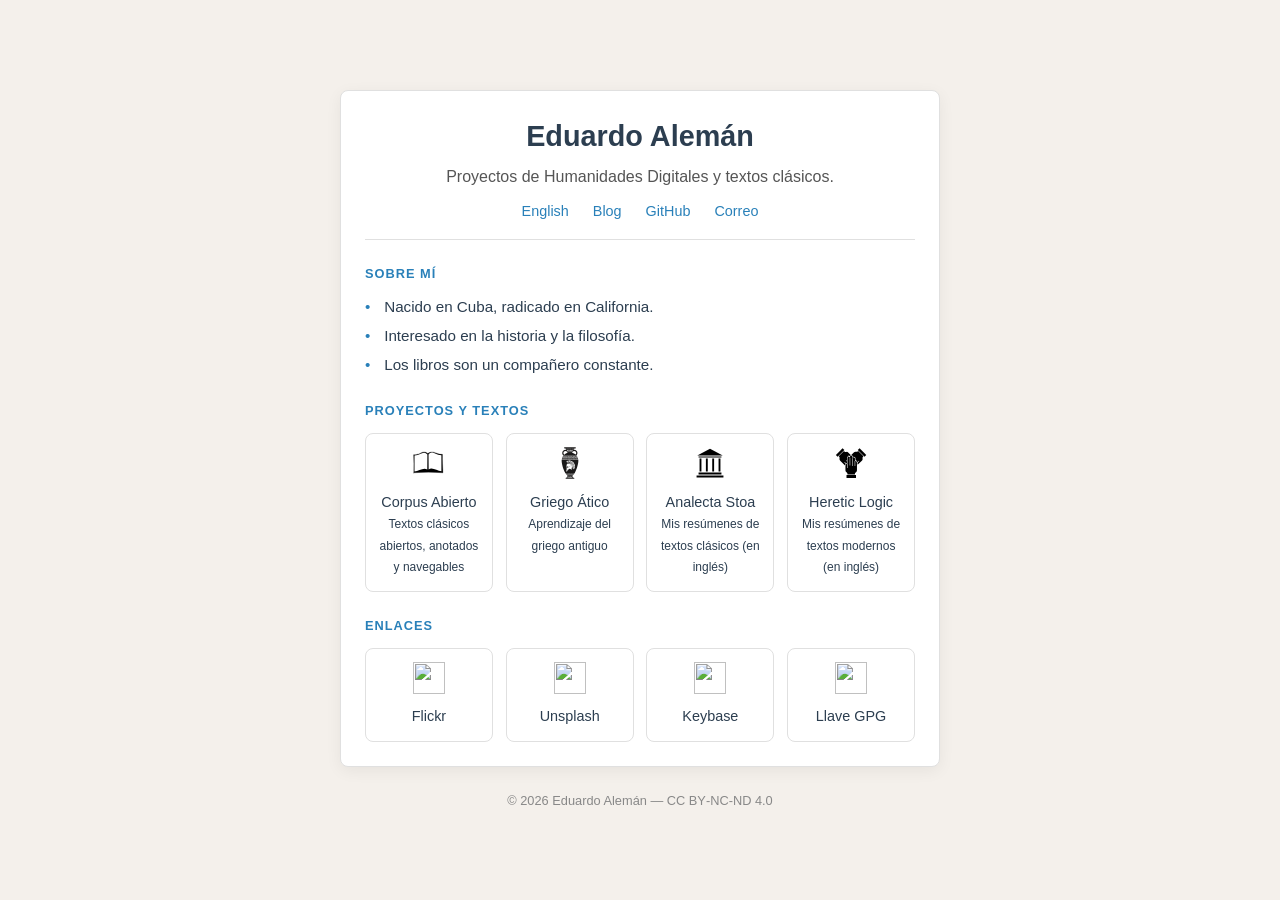
==== index.html @ 88021e5a "F4F0EB" ====
<!DOCTYPE html>
<html lang="es">
<head>
  <meta charset="utf-8" />
  <meta name="viewport" content="width=device-width, initial-scale=1.0" />
  <meta name="description" content="Eduardo Alemán – Proyectos de Humanidades Digitales y textos clásicos." />
  <meta name="theme-color" content="#2980b9" />
  <title>Eduardo Alemán</title>
  <style>
    *, *::before, *::after { box-sizing: border-box; margin: 0; padding: 0; }

    :root {
      --bg: #F4F0EB;
      --fg: #2c3e50;
      --accent: #2980b9;
      --border: #e0e0e0;
      --shadow: rgba(0, 0, 0, 0.06);
      --radius: 8px;
      --sp-sm: 0.4rem;
      --sp-md: 0.8rem;
      --sp-lg: 1.5rem;
    }

    body {
      font-family: -apple-system, BlinkMacSystemFont, "Segoe UI", Roboto, Helvetica, Arial, sans-serif;
      background: var(--bg);
      color: var(--fg);
      line-height: 1.5;
      display: flex;
      flex-direction: column;
      align-items: center;
      justify-content: center;
      min-height: 100vh;
      padding: var(--sp-md);
    }

    a { color: var(--accent); text-decoration: none; }
    a:hover { text-decoration: underline; }

    /* ── Layout ─────────────────────────────────── */
    .container {
      max-width: 600px;
      width: 100%;
      background: #fff;
      border: 1px solid var(--border);
      border-radius: var(--radius);
      box-shadow: 0 4px 16px var(--shadow);
      padding: var(--sp-lg);
    }

    /* ── Header ─────────────────────────────────── */
    header {
      text-align: center;
      margin-bottom: var(--sp-lg);
      padding-bottom: 1rem;
      border-bottom: 1px solid var(--border);
    }

    h1 {
      font-size: 1.8rem;
      margin-bottom: var(--sp-sm);
    }

    header p {
      font-size: 1rem;
      color: #555;
      margin-bottom: var(--sp-md);
    }

    nav ul {
      display: flex;
      flex-wrap: wrap;
      justify-content: center;
      gap: 1rem 1.5rem;
      list-style: none;
      font-size: 0.9rem;
    }

    /* ── Section headings ───────────────────────── */
    h2 {
      font-size: 0.8rem;
      color: var(--accent);
      margin-bottom: var(--sp-md);
      text-transform: uppercase;
      letter-spacing: 1px;
      font-weight: 700;
    }

    section + section { margin-top: var(--sp-lg); }

    /* ── Bio list ───────────────────────────────── */
    ul.scannable {
      list-style: none;
      font-size: 0.95rem;
    }

    ul.scannable li {
      position: relative;
      padding-left: 1.2rem;
      margin-bottom: var(--sp-sm);
    }

    ul.scannable li::before {
      content: '•';
      position: absolute;
      left: 0;
      color: var(--accent);
    }

    /* ── Cards ──────────────────────────────────── */
    .grid-links {
      display: grid;
      grid-template-columns: repeat(auto-fit, minmax(120px, 1fr));
      gap: var(--sp-md);
    }

    .card {
      display: flex;
      flex-direction: column;
      align-items: center;
      text-align: center;
      padding: var(--sp-md);
      border: 1px solid var(--border);
      border-radius: var(--radius);
      font-size: 0.9rem;
      color: var(--fg);
      transition: background 0.2s, box-shadow 0.2s, transform 0.15s;
    }

    .card:hover {
      background: #f4f8fc;
      box-shadow: 0 4px 12px var(--shadow);
      transform: translateY(-3px);
      text-decoration: none;
    }

    .card img {
      width: 32px;
      height: 32px;
      margin-bottom: var(--sp-sm);
    }

    .card p { margin-top: var(--sp-sm); }

    /* ── Footer ─────────────────────────────────── */
    footer {
      font-size: 0.8rem;
      color: #888;
      text-align: center;
      margin-top: var(--sp-lg);
    }
  </style>
</head>
<body>

  <div class="container">
    <header>
      <h1>Eduardo Alemán</h1>
      <p>Proyectos de Humanidades Digitales y textos clásicos.</p>
      <nav aria-label="Navegación principal">
        <ul>
          <li><a href="https://ealeman.com/en/">English</a></li>
          <li><a href="/blog/">Blog</a></li>
          <li><a href="https://github.com/eduardo-aleman">GitHub</a></li>
          <li><a href="mailto:aleman@ealeman.com">Correo</a></li>
        </ul>
      </nav>
    </header>

    <main>
      <section id="bio" aria-labelledby="bio-heading">
        <h2 id="bio-heading">Sobre mí</h2>
        <ul class="scannable">
          <li>Nacido en Cuba, radicado en California.</li>
          <li>Interesado en la historia y la filosofía.</li>
          <li>Los libros son un compañero constante.</li>
        </ul>
      </section>

      <section id="projects" aria-labelledby="projects-heading">
        <h2 id="projects-heading">Proyectos y textos</h2>
        <div class="grid-links">
          <a href="https://corpusabierto.com/" class="card">
            <img src="/images/corpus.svg" alt="" role="presentation" />
            <p>Corpus Abierto<br><small>Textos clásicos abiertos, anotados y navegables</small></p>
          </a>
          <a href="https://griegoatico.com/" class="card">
            <img src="/images/atico.svg" alt="" role="presentation" />
            <p>Griego Ático<br><small>Aprendizaje del griego antiguo</small></p>
          </a>
          <a href="https://analectastoa.com/" class="card">
            <img src="/images/stoa.svg" alt="" role="presentation" />
            <p>Analecta Stoa<br><small>Mis resúmenes de textos clásicos (en inglés)</small></p>
          </a>
          <a href="https://hereticlogic.com/" class="card">
            <img src="/images/collaborative.svg" alt="" role="presentation" />
            <p>Heretic Logic<br><small>Mis resúmenes de textos modernos (en inglés)</small></p>
          </a>
        </div>
      </section>

      <section id="links" aria-labelledby="links-heading">
        <h2 id="links-heading">Enlaces</h2>
        <div class="grid-links">
          <a href="https://www.flickr.com/photos/ealeman/albums/" class="card">
            <img src="/images/flickr_icon.svg" alt="" role="presentation" /><p>Flickr</p>
          </a>
          <a href="https://unsplash.com/@ealeman" class="card">
            <img src="/images/unsplash_icon.svg" alt="" role="presentation" /><p>Unsplash</p>
          </a>
          <a href="https://keybase.io/ealeman" class="card">
            <img src="/images/keybase_mark.svg" alt="" role="presentation" /><p>Keybase</p>
          </a>
          <a href="https://keys.openpgp.org/search?q=aleman%40ealeman.com" class="card">
            <img src="/images/openpgp_logo.svg" alt="" role="presentation" /><p>Llave GPG</p>
          </a>
        </div>
      </section>
    </main>
  </div>

  <footer>
    <p>© <time id="year"></time> Eduardo Alemán — CC BY‑NC‑ND 4.0</p>
  </footer>

  <script>
    document.getElementById('year').textContent = new Date().getFullYear();
  </script>

</body>
</html>
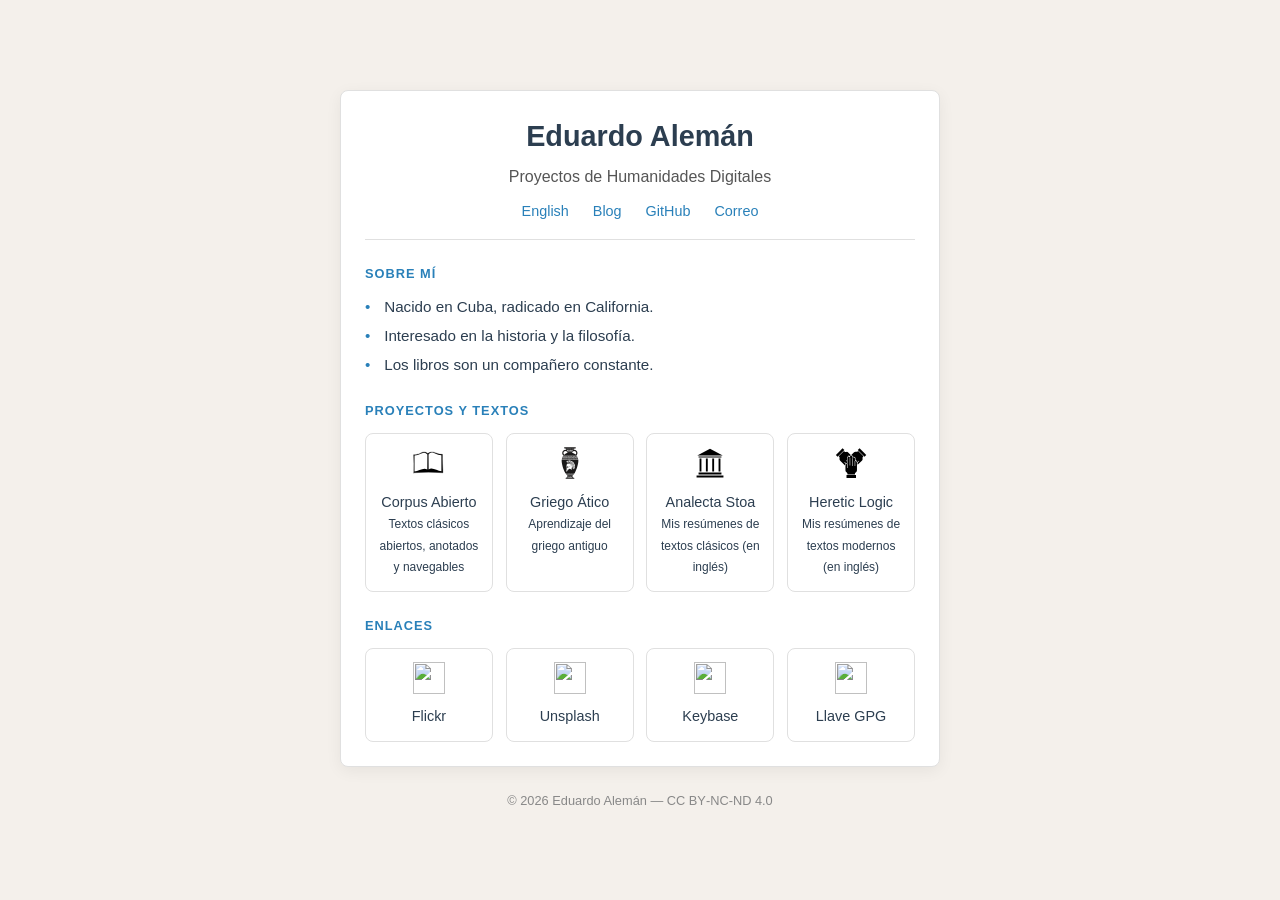
==== commit e8ff2851: "Nav" ====
--- a/index.html
+++ b/index.html
@@ -3,7 +3,7 @@
 <head>
   <meta charset="utf-8" />
   <meta name="viewport" content="width=device-width, initial-scale=1.0" />
-  <meta name="description" content="Eduardo Alemán – Proyectos de Humanidades Digitales y textos clásicos." />
+  <meta name="description" content="Eduardo Alemán – Proyectos de Humanidades Digitales" />
   <meta name="theme-color" content="#2980b9" />
   <title>Eduardo Alemán</title>
   <style>
@@ -156,7 +156,7 @@
   <div class="container">
     <header>
       <h1>Eduardo Alemán</h1>
-      <p>Proyectos de Humanidades Digitales y textos clásicos.</p>
+      <p>Proyectos de Humanidades Digitales</p>
       <nav aria-label="Navegación principal">
         <ul>
           <li><a href="https://ealeman.com/en/">English</a></li>
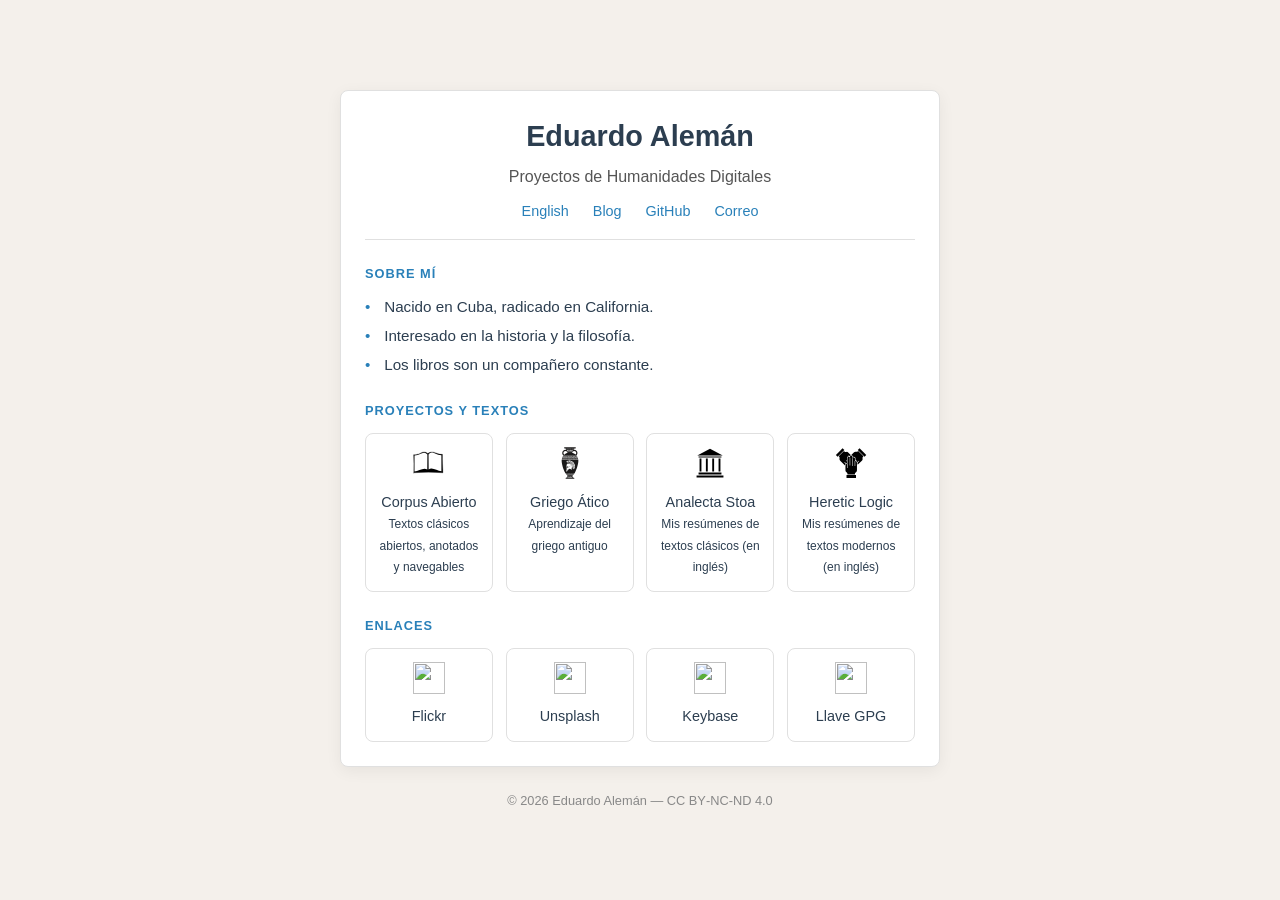
==== commit 050113f5: "blog es" ====
--- a/index.html
+++ b/index.html
@@ -160,7 +160,7 @@
       <nav aria-label="Navegación principal">
         <ul>
           <li><a href="https://ealeman.com/en/">English</a></li>
-          <li><a href="/blog/">Blog</a></li>
+          <li><a href="/blog/es/">Blog</a></li>
           <li><a href="https://github.com/eduardo-aleman">GitHub</a></li>
           <li><a href="mailto:aleman@ealeman.com">Correo</a></li>
         </ul>
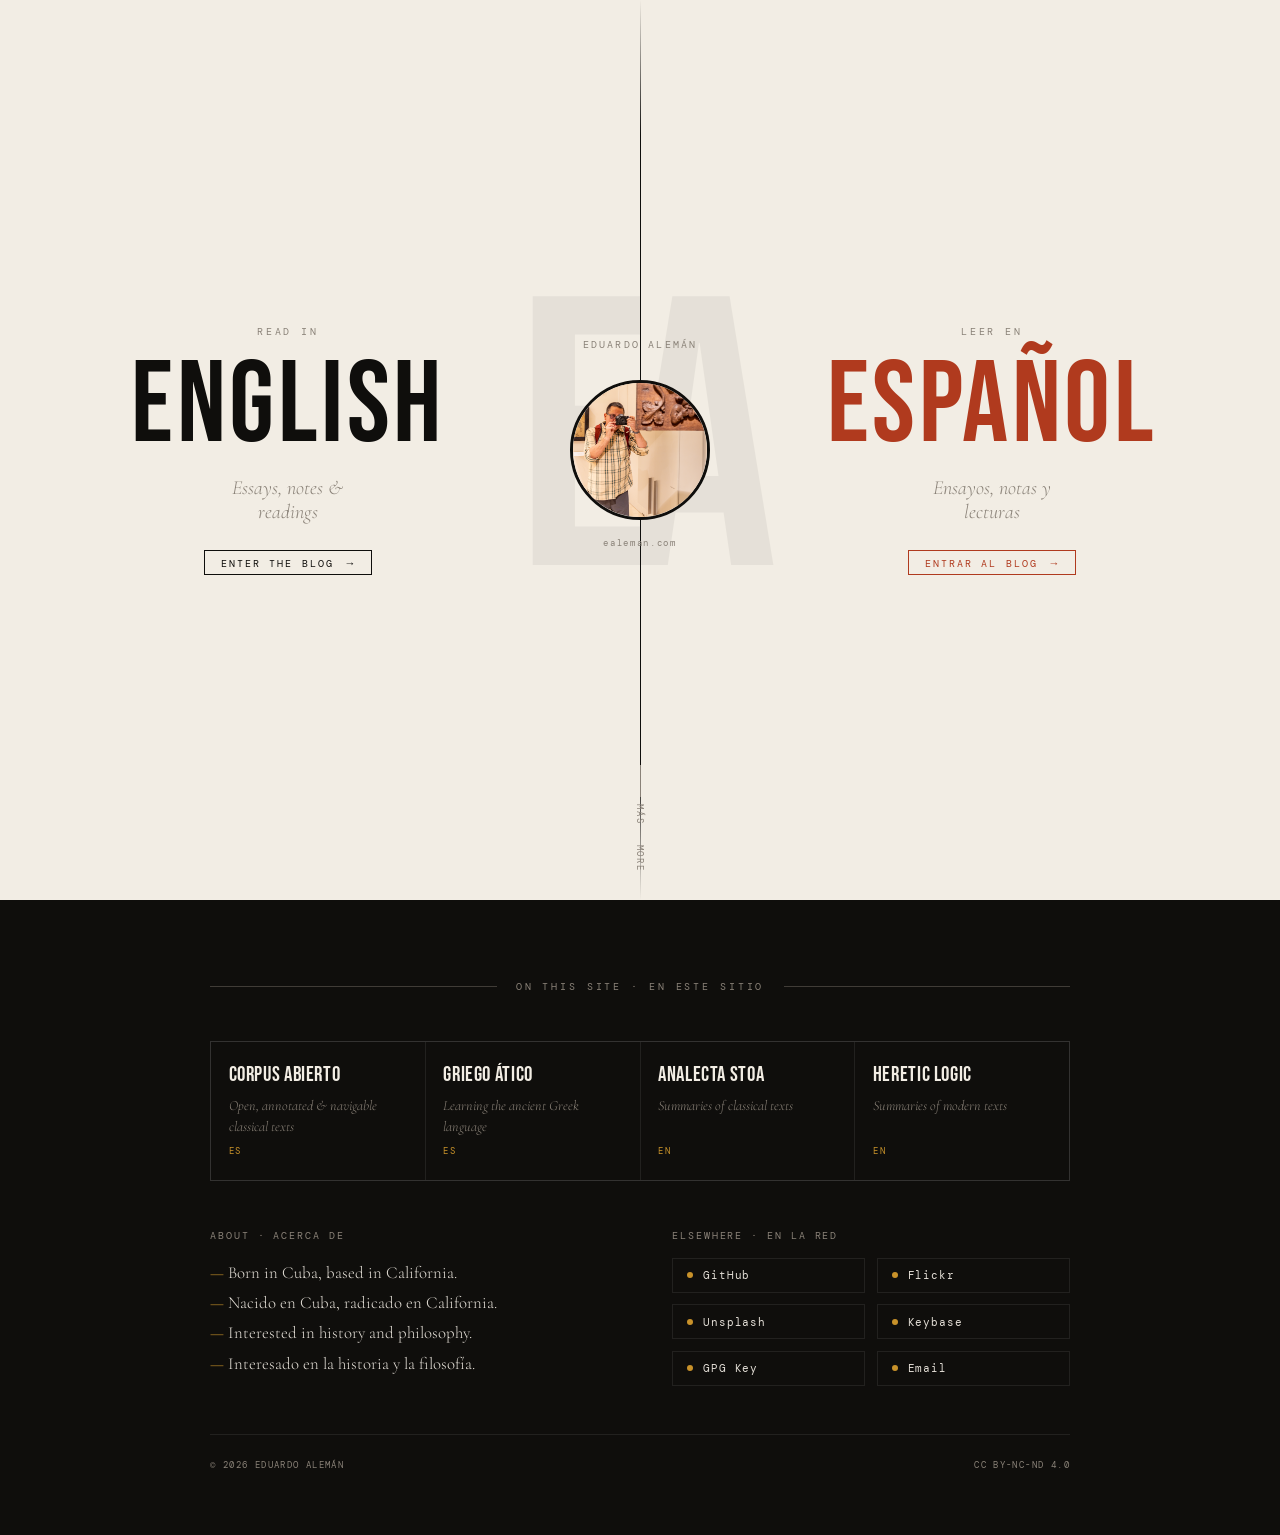
==== commit 2a754ef0: "new look" ====
--- a/index.html
+++ b/index.html
@@ -1,231 +1,604 @@
-<!DOCTYPE html>
-<html lang="es">
-<head>
-  <meta charset="utf-8" />
-  <meta name="viewport" content="width=device-width, initial-scale=1.0" />
-  <meta name="description" content="Eduardo Alemán – Proyectos de Humanidades Digitales" />
-  <meta name="theme-color" content="#2980b9" />
-  <title>Eduardo Alemán</title>
-  <style>
-    *, *::before, *::after { box-sizing: border-box; margin: 0; padding: 0; }
-
-    :root {
-      --bg: #F4F0EB;
-      --fg: #2c3e50;
-      --accent: #2980b9;
-      --border: #e0e0e0;
-      --shadow: rgba(0, 0, 0, 0.06);
-      --radius: 8px;
-      --sp-sm: 0.4rem;
-      --sp-md: 0.8rem;
-      --sp-lg: 1.5rem;
-    }
-
-    body {
-      font-family: -apple-system, BlinkMacSystemFont, "Segoe UI", Roboto, Helvetica, Arial, sans-serif;
-      background: var(--bg);
-      color: var(--fg);
-      line-height: 1.5;
-      display: flex;
-      flex-direction: column;
-      align-items: center;
-      justify-content: center;
-      min-height: 100vh;
-      padding: var(--sp-md);
-    }
-
-    a { color: var(--accent); text-decoration: none; }
-    a:hover { text-decoration: underline; }
-
-    /* ── Layout ─────────────────────────────────── */
-    .container {
-      max-width: 600px;
-      width: 100%;
-      background: #fff;
-      border: 1px solid var(--border);
-      border-radius: var(--radius);
-      box-shadow: 0 4px 16px var(--shadow);
-      padding: var(--sp-lg);
-    }
-
-    /* ── Header ─────────────────────────────────── */
-    header {
-      text-align: center;
-      margin-bottom: var(--sp-lg);
-      padding-bottom: 1rem;
-      border-bottom: 1px solid var(--border);
-    }
-
-    h1 {
-      font-size: 1.8rem;
-      margin-bottom: var(--sp-sm);
-    }
-
-    header p {
-      font-size: 1rem;
-      color: #555;
-      margin-bottom: var(--sp-md);
-    }
-
-    nav ul {
-      display: flex;
-      flex-wrap: wrap;
-      justify-content: center;
-      gap: 1rem 1.5rem;
-      list-style: none;
-      font-size: 0.9rem;
-    }
-
-    /* ── Section headings ───────────────────────── */
-    h2 {
-      font-size: 0.8rem;
-      color: var(--accent);
-      margin-bottom: var(--sp-md);
-      text-transform: uppercase;
-      letter-spacing: 1px;
-      font-weight: 700;
-    }
-
-    section + section { margin-top: var(--sp-lg); }
-
-    /* ── Bio list ───────────────────────────────── */
-    ul.scannable {
-      list-style: none;
-      font-size: 0.95rem;
-    }
-
-    ul.scannable li {
-      position: relative;
-      padding-left: 1.2rem;
-      margin-bottom: var(--sp-sm);
-    }
-
-    ul.scannable li::before {
-      content: '•';
-      position: absolute;
-      left: 0;
-      color: var(--accent);
-    }
-
-    /* ── Cards ──────────────────────────────────── */
-    .grid-links {
-      display: grid;
-      grid-template-columns: repeat(auto-fit, minmax(120px, 1fr));
-      gap: var(--sp-md);
-    }
-
-    .card {
-      display: flex;
-      flex-direction: column;
-      align-items: center;
-      text-align: center;
-      padding: var(--sp-md);
-      border: 1px solid var(--border);
-      border-radius: var(--radius);
-      font-size: 0.9rem;
-      color: var(--fg);
-      transition: background 0.2s, box-shadow 0.2s, transform 0.15s;
-    }
-
-    .card:hover {
-      background: #f4f8fc;
-      box-shadow: 0 4px 12px var(--shadow);
-      transform: translateY(-3px);
-      text-decoration: none;
-    }
-
-    .card img {
-      width: 32px;
-      height: 32px;
-      margin-bottom: var(--sp-sm);
-    }
-
-    .card p { margin-top: var(--sp-sm); }
-
-    /* ── Footer ─────────────────────────────────── */
-    footer {
-      font-size: 0.8rem;
-      color: #888;
-      text-align: center;
-      margin-top: var(--sp-lg);
-    }
-  </style>
-</head>
-<body>
-
-  <div class="container">
-    <header>
-      <h1>Eduardo Alemán</h1>
-      <p>Proyectos de Humanidades Digitales</p>
-      <nav aria-label="Navegación principal">
-        <ul>
-          <li><a href="https://ealeman.com/en/">English</a></li>
-          <li><a href="/blog/es/">Blog</a></li>
-          <li><a href="https://github.com/eduardo-aleman">GitHub</a></li>
-          <li><a href="mailto:aleman@ealeman.com">Correo</a></li>
-        </ul>
-      </nav>
-    </header>
-
-    <main>
-      <section id="bio" aria-labelledby="bio-heading">
-        <h2 id="bio-heading">Sobre mí</h2>
-        <ul class="scannable">
-          <li>Nacido en Cuba, radicado en California.</li>
-          <li>Interesado en la historia y la filosofía.</li>
-          <li>Los libros son un compañero constante.</li>
-        </ul>
-      </section>
-
-      <section id="projects" aria-labelledby="projects-heading">
-        <h2 id="projects-heading">Proyectos y textos</h2>
-        <div class="grid-links">
-          <a href="https://corpusabierto.com/" class="card">
-            <img src="/images/corpus.svg" alt="" role="presentation" />
-            <p>Corpus Abierto<br><small>Textos clásicos abiertos, anotados y navegables</small></p>
-          </a>
-          <a href="https://griegoatico.com/" class="card">
-            <img src="/images/atico.svg" alt="" role="presentation" />
-            <p>Griego Ático<br><small>Aprendizaje del griego antiguo</small></p>
-          </a>
-          <a href="https://analectastoa.com/" class="card">
-            <img src="/images/stoa.svg" alt="" role="presentation" />
-            <p>Analecta Stoa<br><small>Mis resúmenes de textos clásicos (en inglés)</small></p>
-          </a>
-          <a href="https://hereticlogic.com/" class="card">
-            <img src="/images/collaborative.svg" alt="" role="presentation" />
-            <p>Heretic Logic<br><small>Mis resúmenes de textos modernos (en inglés)</small></p>
-          </a>
-        </div>
-      </section>
-
-      <section id="links" aria-labelledby="links-heading">
-        <h2 id="links-heading">Enlaces</h2>
-        <div class="grid-links">
-          <a href="https://www.flickr.com/photos/ealeman/albums/" class="card">
-            <img src="/images/flickr_icon.svg" alt="" role="presentation" /><p>Flickr</p>
-          </a>
-          <a href="https://unsplash.com/@ealeman" class="card">
-            <img src="/images/unsplash_icon.svg" alt="" role="presentation" /><p>Unsplash</p>
-          </a>
-          <a href="https://keybase.io/ealeman" class="card">
-            <img src="/images/keybase_mark.svg" alt="" role="presentation" /><p>Keybase</p>
-          </a>
-          <a href="https://keys.openpgp.org/search?q=aleman%40ealeman.com" class="card">
-            <img src="/images/openpgp_logo.svg" alt="" role="presentation" /><p>Llave GPG</p>
-          </a>
-        </div>
-      </section>
-    </main>
-  </div>
-
-  <footer>
-    <p>© <time id="year"></time> Eduardo Alemán — CC BY‑NC‑ND 4.0</p>
-  </footer>
-
-  <script>
-    document.getElementById('year').textContent = new Date().getFullYear();
-  </script>
-
-</body>
-</html>+<!DOCTYPE html>
+<html lang="en">
+<head>
+  <meta charset="utf-8" />
+  <meta name="viewport" content="width=device-width, initial-scale=1.0" />
+  <meta name="description" content="Eduardo Alemán – Digital Humanities" />
+  <meta name="theme-color" content="#0f0e0c" />
+  <title>Eduardo Alemán</title>
+  <link rel="preconnect" href="https://fonts.googleapis.com" />
+  <link rel="preconnect" href="https://fonts.gstatic.com" crossorigin />
+  <link href="https://fonts.googleapis.com/css2?family=Cormorant+Garamond:ital,wght@0,300;0,400;0,700;1,300;1,400&family=DM+Mono:wght@300;400&family=Bebas+Neue&display=swap" rel="stylesheet" />
+  <style>
+    *, *::before, *::after { box-sizing: border-box; margin: 0; padding: 0; }
+
+    :root {
+      --ink:    #0f0e0c;
+      --parch:  #f2ede4;
+      --rust:   #b03a1e;
+      --gold:   #c8922a;
+      --smoke:  #e4dfd7;
+      --mid:    #8a8278;
+      --serif:  'Cormorant Garamond', Georgia, serif;
+      --mono:   'DM Mono', monospace;
+      --display:'Bebas Neue', sans-serif;
+    }
+
+    html { scroll-behavior: smooth; }
+
+    body {
+      font-family: var(--serif);
+      background: var(--parch);
+      color: var(--ink);
+      min-height: 100vh;
+      overflow-x: hidden;
+    }
+
+    /* ─── HERO: SPLIT SCREEN ─────────────────────── */
+    .hero {
+      display: grid;
+      grid-template-columns: 1fr 1fr;
+      min-height: 100svh;
+      position: relative;
+    }
+
+    /* vertical divider */
+    .hero::after {
+      content: '';
+      position: absolute;
+      top: 0; bottom: 0;
+      left: 50%;
+      width: 1px;
+      background: linear-gradient(to bottom, transparent 0%, var(--ink) 15%, var(--ink) 85%, transparent 100%);
+      z-index: 10;
+    }
+
+    /* ─── PORTRAIT MEDALLION ─────────────────────── */
+    .portrait-wrap {
+      position: absolute;
+      top: 50%;
+      left: 50%;
+      transform: translate(-50%, -50%);
+      z-index: 20;
+    }
+
+    .portrait {
+      width: 140px;
+      height: 140px;
+      border-radius: 50%;
+      background: var(--smoke);
+      border: 3px solid var(--ink);
+      overflow: hidden;
+      display: flex;
+      align-items: center;
+      justify-content: center;
+      position: relative;
+    }
+
+    /* placeholder silhouette */
+    .portrait svg {
+      width: 100%;
+      height: 100%;
+    }
+
+    /* Name arc above portrait */
+    .name-arc {
+      position: absolute;
+      top: -2.6rem;
+      left: 50%;
+      transform: translateX(-50%);
+      white-space: nowrap;
+      font-family: var(--mono);
+      font-size: 0.62rem;
+      letter-spacing: 0.22em;
+      text-transform: uppercase;
+      color: var(--mid);
+    }
+
+    /* year below */
+    .year-tag {
+      position: absolute;
+      bottom: -1.8rem;
+      left: 50%;
+      transform: translateX(-50%);
+      font-family: var(--mono);
+      font-size: 0.58rem;
+      letter-spacing: 0.18em;
+      color: var(--mid);
+    }
+
+    /* ─── EACH HALF ──────────────────────────────── */
+    .half {
+      display: flex;
+      flex-direction: column;
+      justify-content: center;
+      align-items: center;
+      padding: 4rem 3rem;
+      position: relative;
+      text-decoration: none;
+      color: inherit;
+      cursor: pointer;
+      overflow: hidden;
+      transition: background 0.45s ease;
+    }
+
+    .half::before {
+      content: '';
+      position: absolute;
+      inset: 0;
+      opacity: 0;
+      transition: opacity 0.45s ease;
+    }
+
+    .half.en::before { background: var(--ink); }
+    .half.es::before { background: var(--rust); }
+
+    .half:hover::before { opacity: 1; }
+
+    .half:hover .label,
+    .half:hover .lang-word,
+    .half:hover .descriptor,
+    .half:hover .cta-pill { color: var(--parch); }
+
+    .half:hover .cta-pill { border-color: var(--parch); }
+    .half:hover .big-letter { opacity: 0.07; }
+
+    /* large decorative background letter */
+    .big-letter {
+      position: absolute;
+      font-family: var(--display);
+      font-size: clamp(16rem, 30vw, 28rem);
+      line-height: 1;
+      opacity: 0.05;
+      transition: opacity 0.45s ease;
+      pointer-events: none;
+      user-select: none;
+      top: 50%;
+      transform: translateY(-50%);
+      color: var(--ink);
+    }
+
+    .en .big-letter { right: -1rem; }
+    .es .big-letter { left: -1rem; }
+
+    /* content stack */
+    .half-content {
+      position: relative;
+      z-index: 2;
+      display: flex;
+      flex-direction: column;
+      align-items: center;
+      gap: 1.1rem;
+      text-align: center;
+    }
+
+    .en .half-content { padding-right: 4rem; }
+    .es .half-content { padding-left: 4rem; }
+
+    .label {
+      font-family: var(--mono);
+      font-size: 0.62rem;
+      letter-spacing: 0.3em;
+      text-transform: uppercase;
+      color: var(--mid);
+      transition: color 0.45s ease;
+    }
+
+    .lang-word {
+      font-family: var(--display);
+      font-size: clamp(4rem, 9vw, 7.5rem);
+      line-height: 0.9;
+      letter-spacing: 0.03em;
+      transition: color 0.45s ease;
+    }
+
+    .en .lang-word { color: var(--ink); }
+    .es .lang-word { color: var(--rust); }
+
+    .descriptor {
+      font-family: var(--serif);
+      font-style: italic;
+      font-size: clamp(1rem, 1.6vw, 1.25rem);
+      font-weight: 300;
+      color: var(--mid);
+      transition: color 0.45s ease;
+      max-width: 14ch;
+    }
+
+    .cta-pill {
+      display: inline-block;
+      margin-top: 0.5rem;
+      padding: 0.45em 1.5em;
+      border: 1px solid var(--ink);
+      font-family: var(--mono);
+      font-size: 0.65rem;
+      letter-spacing: 0.2em;
+      text-transform: uppercase;
+      transition: color 0.45s ease, border-color 0.45s ease;
+    }
+
+    .es .cta-pill { border-color: var(--rust); color: var(--rust); }
+
+    /* hover arrow nudge */
+    .arrow {
+      display: inline-block;
+      font-size: 0.7rem;
+      margin-left: 0.4em;
+      transition: transform 0.25s ease;
+    }
+
+    .half:hover .arrow { transform: translateX(4px); }
+
+    /* ─── SCROLL HINT ────────────────────────────── */
+    .scroll-hint {
+      position: absolute;
+      bottom: 1.8rem;
+      left: 50%;
+      transform: translateX(-50%);
+      z-index: 30;
+      display: flex;
+      flex-direction: column;
+      align-items: center;
+      gap: 0.4rem;
+      font-family: var(--mono);
+      font-size: 0.55rem;
+      letter-spacing: 0.2em;
+      text-transform: uppercase;
+      color: var(--mid);
+      animation: fadeup 2s ease 1.5s both;
+    }
+
+    .scroll-hint span { writing-mode: vertical-lr; }
+
+    .scroll-line {
+      width: 1px;
+      height: 32px;
+      background: var(--mid);
+      animation: grow-line 2s ease 1.5s both;
+    }
+
+    @keyframes grow-line {
+      from { transform: scaleY(0); transform-origin: top; }
+      to   { transform: scaleY(1); }
+    }
+
+    @keyframes fadeup {
+      from { opacity: 0; transform: translateX(-50%) translateY(8px); }
+      to   { opacity: 1; transform: translateX(-50%) translateY(0); }
+    }
+
+    /* ─── BELOW THE FOLD ─────────────────────────── */
+    .below {
+      background: var(--ink);
+      color: var(--parch);
+      padding: 5rem 2rem 4rem;
+    }
+
+    .below-inner {
+      max-width: 860px;
+      margin: 0 auto;
+    }
+
+    .section-rule {
+      display: flex;
+      align-items: center;
+      gap: 1.2rem;
+      margin-bottom: 3rem;
+    }
+
+    .section-rule::before,
+    .section-rule::after {
+      content: '';
+      flex: 1;
+      height: 1px;
+      background: var(--mid);
+      opacity: 0.4;
+    }
+
+    .section-label {
+      font-family: var(--mono);
+      font-size: 0.6rem;
+      letter-spacing: 0.3em;
+      text-transform: uppercase;
+      color: var(--mid);
+      white-space: nowrap;
+    }
+
+    /* bio + links grid */
+    .below-grid {
+      display: grid;
+      grid-template-columns: 1fr 1fr;
+      gap: 3rem 4rem;
+      margin-bottom: 3rem;
+    }
+
+    .col-heading {
+      font-family: var(--display);
+      font-size: 2rem;
+      letter-spacing: 0.04em;
+      margin-bottom: 1rem;
+      color: var(--parch);
+    }
+
+    .col-sub {
+      font-family: var(--mono);
+      font-size: 0.6rem;
+      letter-spacing: 0.2em;
+      text-transform: uppercase;
+      color: var(--mid);
+      margin-bottom: 1rem;
+    }
+
+    /* bio bullets */
+    .bio-list {
+      list-style: none;
+      font-size: 1.05rem;
+      font-weight: 300;
+      line-height: 1.8;
+      color: var(--smoke);
+    }
+
+    .bio-list li::before {
+      content: '— ';
+      color: var(--gold);
+    }
+
+    /* link grid */
+    .link-grid {
+      display: grid;
+      grid-template-columns: 1fr 1fr;
+      gap: 0.7rem;
+    }
+
+    .link-item {
+      display: flex;
+      align-items: center;
+      gap: 0.6rem;
+      padding: 0.6rem 0.9rem;
+      border: 1px solid rgba(255,255,255,0.08);
+      color: var(--smoke);
+      text-decoration: none;
+      font-family: var(--mono);
+      font-size: 0.7rem;
+      letter-spacing: 0.08em;
+      transition: background 0.2s, color 0.2s, border-color 0.2s;
+    }
+
+    .link-item:hover {
+      background: rgba(255,255,255,0.06);
+      border-color: rgba(255,255,255,0.2);
+      color: var(--parch);
+    }
+
+    .link-dot {
+      width: 6px;
+      height: 6px;
+      border-radius: 50%;
+      background: var(--gold);
+      flex-shrink: 0;
+    }
+
+    /* projects row */
+    .projects-row {
+      display: grid;
+      grid-template-columns: repeat(4, 1fr);
+      gap: 1px;
+      border: 1px solid rgba(255,255,255,0.08);
+      margin-bottom: 3rem;
+      background: rgba(255,255,255,0.08);
+    }
+
+    .project-card {
+      background: var(--ink);
+      padding: 1.4rem 1.1rem;
+      text-decoration: none;
+      color: inherit;
+      transition: background 0.25s;
+      display: flex;
+      flex-direction: column;
+      gap: 0.5rem;
+    }
+
+    .project-card:hover { background: #1a1916; }
+
+    .project-name {
+      font-family: var(--display);
+      font-size: 1.3rem;
+      letter-spacing: 0.03em;
+      color: var(--parch);
+      line-height: 1.1;
+    }
+
+    .project-desc {
+      font-family: var(--serif);
+      font-style: italic;
+      font-size: 0.88rem;
+      font-weight: 300;
+      color: var(--mid);
+      line-height: 1.5;
+    }
+
+    .project-lang {
+      font-family: var(--mono);
+      font-size: 0.55rem;
+      letter-spacing: 0.2em;
+      text-transform: uppercase;
+      color: var(--gold);
+      margin-top: auto;
+    }
+
+    /* footer line */
+    .foot {
+      border-top: 1px solid rgba(255,255,255,0.08);
+      padding-top: 1.5rem;
+      display: flex;
+      justify-content: space-between;
+      align-items: center;
+      font-family: var(--mono);
+      font-size: 0.58rem;
+      letter-spacing: 0.15em;
+      text-transform: uppercase;
+      color: var(--mid);
+    }
+
+    .foot a { color: inherit; text-decoration: none; }
+    .foot a:hover { color: var(--parch); }
+
+    /* ─── ENTRY ANIMATIONS ───────────────────────── */
+    .half-content { animation: fadein 0.9s ease both; }
+    .en .half-content { animation-delay: 0.15s; }
+    .es .half-content { animation-delay: 0.35s; }
+
+    @keyframes fadein {
+      from { opacity: 0; transform: translateY(16px); }
+      to   { opacity: 1; transform: translateY(0); }
+    }
+
+    /* ─── RESPONSIVE ─────────────────────────────── */
+    @media (max-width: 700px) {
+      .hero { grid-template-columns: 1fr; grid-template-rows: 1fr 1fr; min-height: 100svh; }
+      .hero::after { top: 50%; bottom: auto; left: 0; right: 0; width: auto; height: 1px;
+        background: linear-gradient(to right, transparent 0%, var(--ink) 15%, var(--ink) 85%, transparent 100%); }
+      .portrait-wrap { top: 50%; left: 50%; }
+      .en .half-content,
+      .es .half-content { padding: 0; }
+      .half { padding: 2.5rem 1.5rem; }
+      .below-grid { grid-template-columns: 1fr; gap: 2.5rem; }
+      .projects-row { grid-template-columns: 1fr 1fr; }
+      .foot { flex-direction: column; gap: 0.5rem; text-align: center; }
+      .scroll-hint { display: none; }
+      .big-letter { display: none; }
+    }
+
+    @media (max-width: 400px) {
+      .link-grid { grid-template-columns: 1fr; }
+      .projects-row { grid-template-columns: 1fr; }
+    }
+  </style>
+</head>
+<body>
+
+<!-- ═══ HERO ═══════════════════════════════════════ -->
+<section class="hero" aria-label="Blog entrances">
+
+  <!-- English half -->
+  <a class="half en" href="https://blog.ealeman.com/en/" aria-label="Enter the English blog">
+    <span class="big-letter" aria-hidden="true">E</span>
+    <div class="half-content">
+      <span class="label">Read in</span>
+      <span class="lang-word">English</span>
+      <span class="descriptor">Essays, notes &amp; readings</span>
+      <span class="cta-pill">Enter the blog <span class="arrow">→</span></span>
+    </div>
+  </a>
+
+  <!-- Portrait centered on the divider -->
+  <div class="portrait-wrap" aria-hidden="true">
+    <span class="name-arc">Eduardo Alemán</span>
+    <div class="portrait">
+      <img src="/images/eduardo.png" alt="Eduardo Alemán" style="width:100%; height:100%; object-fit:cover;" />
+    </div>
+    <span class="year-tag">ealeman.com</span>
+  </div>
+
+  <!-- Spanish half -->
+  <a class="half es" href="https://blog.ealeman.com/es/" aria-label="Entrar al blog en español">
+    <span class="big-letter" aria-hidden="true">A</span>
+    <div class="half-content">
+      <span class="label">Leer en</span>
+      <span class="lang-word">Español</span>
+      <span class="descriptor">Ensayos, notas y lecturas</span>
+      <span class="cta-pill">Entrar al blog <span class="arrow">→</span></span>
+    </div>
+  </a>
+
+  <!-- Scroll nudge -->
+  <div class="scroll-hint" aria-hidden="true">
+    <div class="scroll-line"></div>
+    <span>más · more</span>
+  </div>
+
+</section>
+
+<!-- ═══ BELOW THE FOLD ══════════════════════════════ -->
+<section class="below" aria-label="About and links">
+  <div class="below-inner">
+
+    <div class="section-rule">
+      <span class="section-label">On this site · En este sitio</span>
+    </div>
+
+    <!-- Projects -->
+    <div class="projects-row" role="list">
+      <a class="project-card" href="https://corpusabierto.com/" role="listitem">
+        <span class="project-name">Corpus Abierto</span>
+        <span class="project-desc">Open, annotated &amp; navigable classical texts</span>
+        <span class="project-lang">es</span>
+      </a>
+      <a class="project-card" href="https://griegoatico.com/" role="listitem">
+        <span class="project-name">Griego Ático</span>
+        <span class="project-desc">Learning the ancient Greek language</span>
+        <span class="project-lang">es</span>
+      </a>
+      <a class="project-card" href="https://analectastoa.com/" role="listitem">
+        <span class="project-name">Analecta Stoa</span>
+        <span class="project-desc">Summaries of classical texts</span>
+        <span class="project-lang">en</span>
+      </a>
+      <a class="project-card" href="https://hereticlogic.com/" role="listitem">
+        <span class="project-name">Heretic Logic</span>
+        <span class="project-desc">Summaries of modern texts</span>
+        <span class="project-lang">en</span>
+      </a>
+    </div>
+
+    <!-- Bio + Links -->
+    <div class="below-grid">
+      <div>
+        <p class="col-sub">About · Acerca de</p>
+        <ul class="bio-list">
+          <li>Born in Cuba, based in California.</li>
+          <li>Nacido en Cuba, radicado en California.</li>
+          <li>Interested in history and philosophy.</li>
+          <li>Interesado en la historia y la filosofía.</li>
+        </ul>
+      </div>
+      <div>
+        <p class="col-sub">Elsewhere · En la red</p>
+        <nav class="link-grid" aria-label="External links">
+          <a class="link-item" href="https://github.com/eduardo-aleman">
+            <span class="link-dot"></span>GitHub
+          </a>
+          <a class="link-item" href="https://www.flickr.com/photos/ealeman/albums/">
+            <span class="link-dot"></span>Flickr
+          </a>
+          <a class="link-item" href="https://unsplash.com/@ealeman">
+            <span class="link-dot"></span>Unsplash
+          </a>
+          <a class="link-item" href="https://keybase.io/ealeman">
+            <span class="link-dot"></span>Keybase
+          </a>
+          <a class="link-item" href="https://keys.openpgp.org/search?q=aleman%40ealeman.com">
+            <span class="link-dot"></span>GPG Key
+          </a>
+          <a class="link-item" href="mailto:aleman@ealeman.com">
+            <span class="link-dot"></span>Email
+          </a>
+        </nav>
+      </div>
+    </div>
+
+    <footer class="foot">
+      <span>© <span id="yr"></span> Eduardo Alemán</span>
+      <span>CC BY-NC-ND 4.0</span>
+    </footer>
+
+  </div>
+</section>
+
+<script>
+  document.getElementById('yr').textContent = new Date().getFullYear();
+</script>
+
+</body>
+</html>
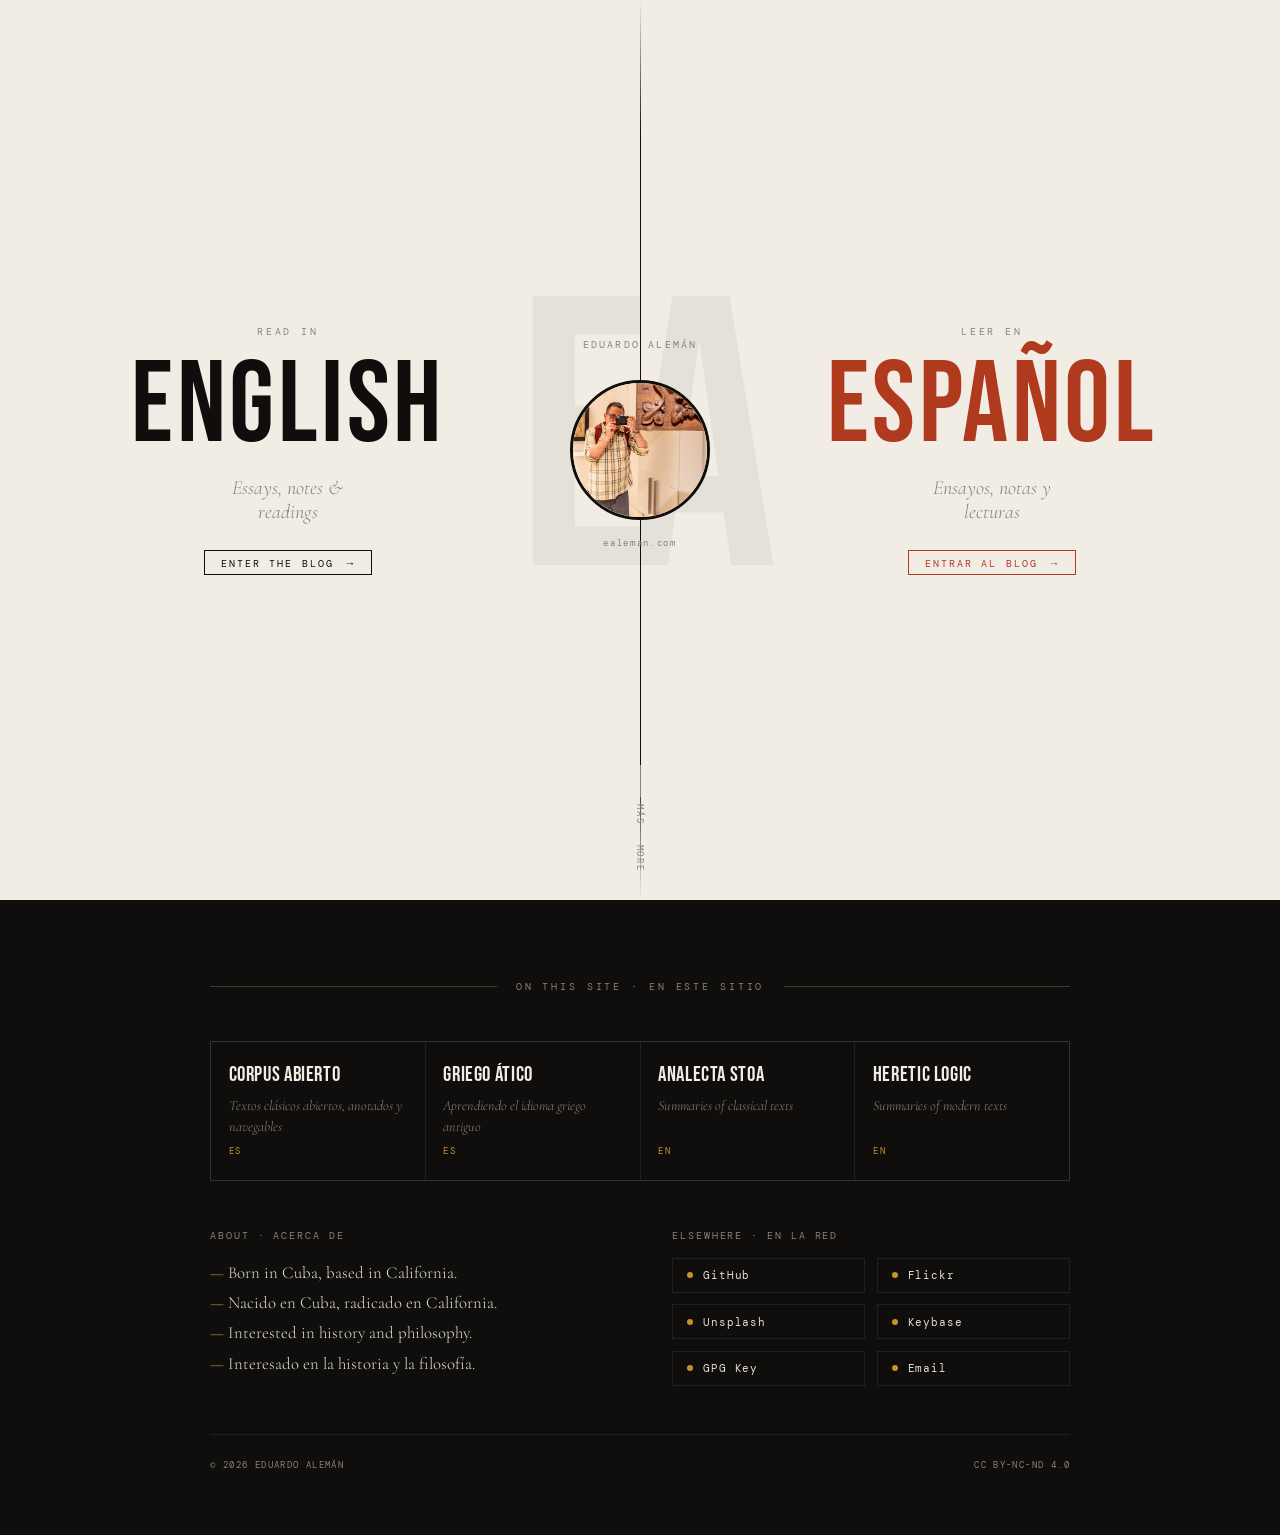
==== commit a4f67c7a: "ealeman" ====
--- a/index.html
+++ b/index.html
@@ -532,12 +532,12 @@
     <div class="projects-row" role="list">
       <a class="project-card" href="https://corpusabierto.com/" role="listitem">
         <span class="project-name">Corpus Abierto</span>
-        <span class="project-desc">Open, annotated &amp; navigable classical texts</span>
+        <span class="project-desc">Textos clásicos abiertos, anotados y navegables</span>
         <span class="project-lang">es</span>
       </a>
       <a class="project-card" href="https://griegoatico.com/" role="listitem">
         <span class="project-name">Griego Ático</span>
-        <span class="project-desc">Learning the ancient Greek language</span>
+        <span class="project-desc">Aprendiendo el idioma griego antiguo</span>
         <span class="project-lang">es</span>
       </a>
       <a class="project-card" href="https://analectastoa.com/" role="listitem">
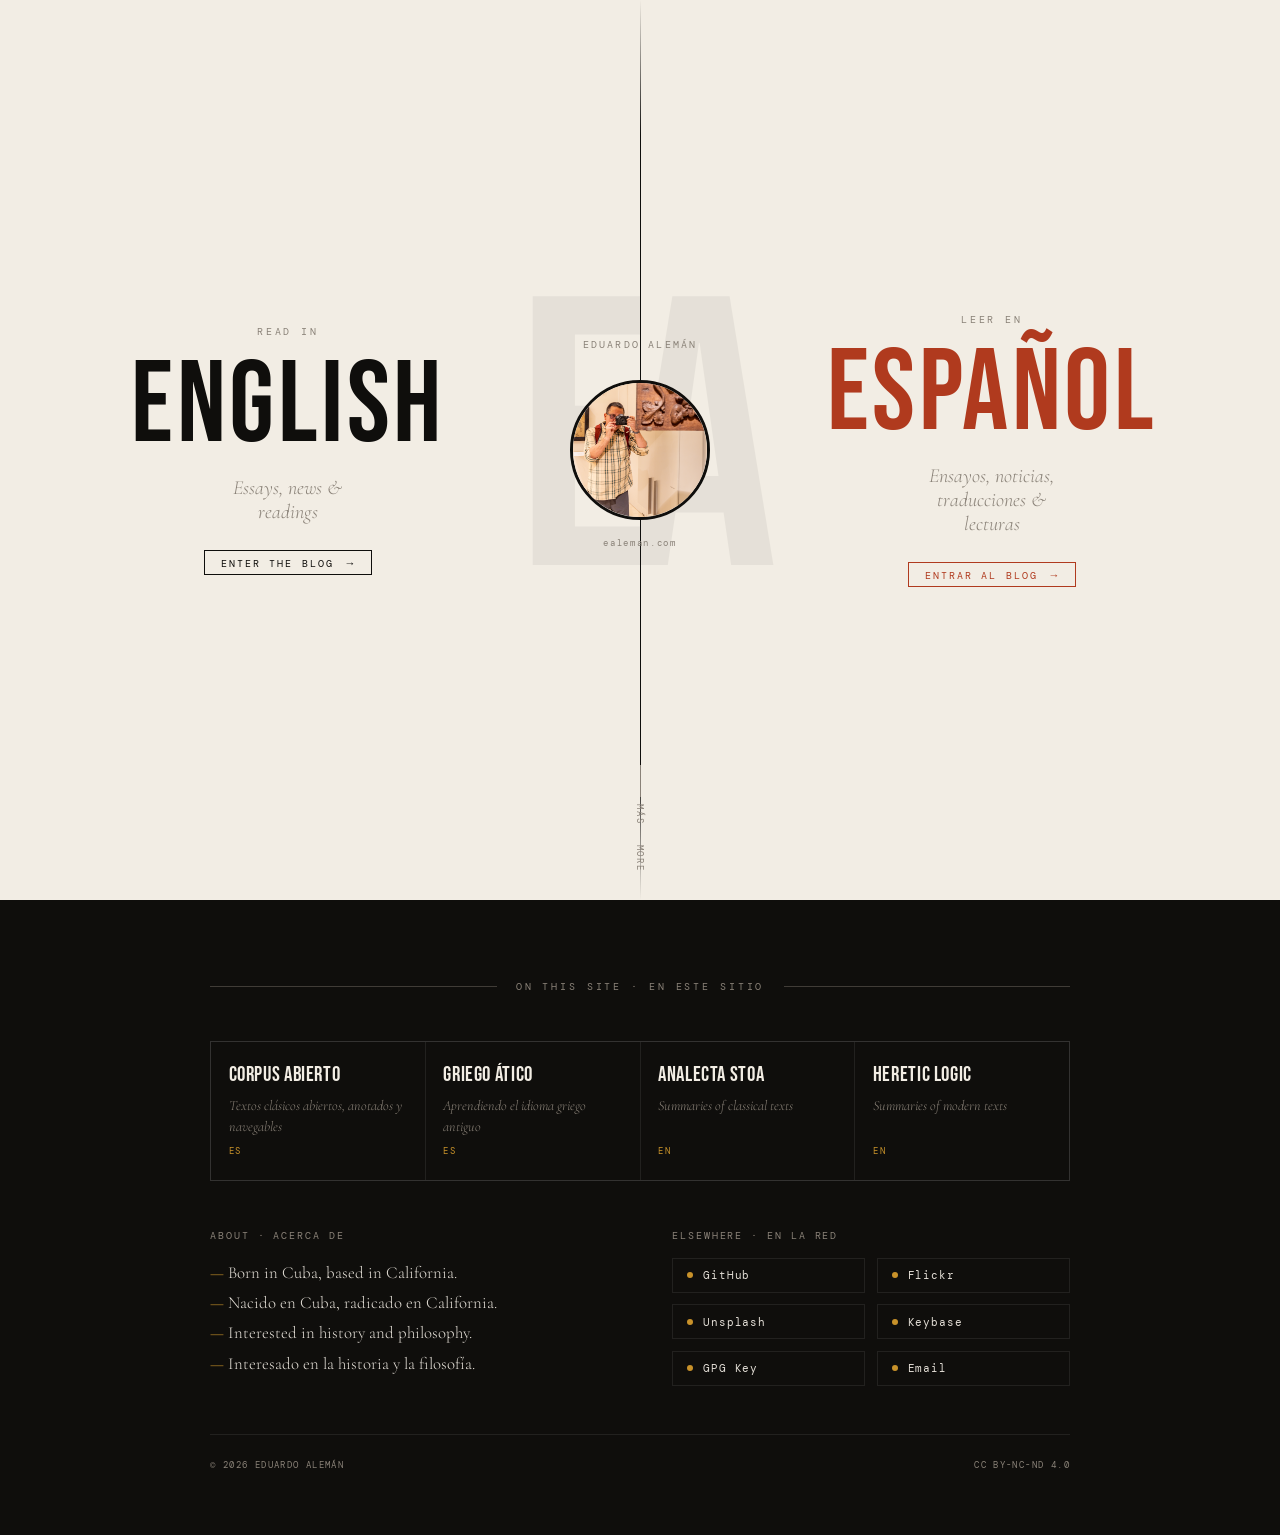
==== commit d28331fb: "news" ====
--- a/index.html
+++ b/index.html
@@ -487,7 +487,7 @@
     <div class="half-content">
       <span class="label">Read in</span>
       <span class="lang-word">English</span>
-      <span class="descriptor">Essays, notes &amp; readings</span>
+      <span class="descriptor">Essays, news &amp; readings</span>
       <span class="cta-pill">Enter the blog <span class="arrow">→</span></span>
     </div>
   </a>
@@ -507,7 +507,7 @@
     <div class="half-content">
       <span class="label">Leer en</span>
       <span class="lang-word">Español</span>
-      <span class="descriptor">Ensayos, notas y lecturas</span>
+      <span class="descriptor">Ensayos, noticias, traducciones &amp; lecturas</span>
       <span class="cta-pill">Entrar al blog <span class="arrow">→</span></span>
     </div>
   </a>
